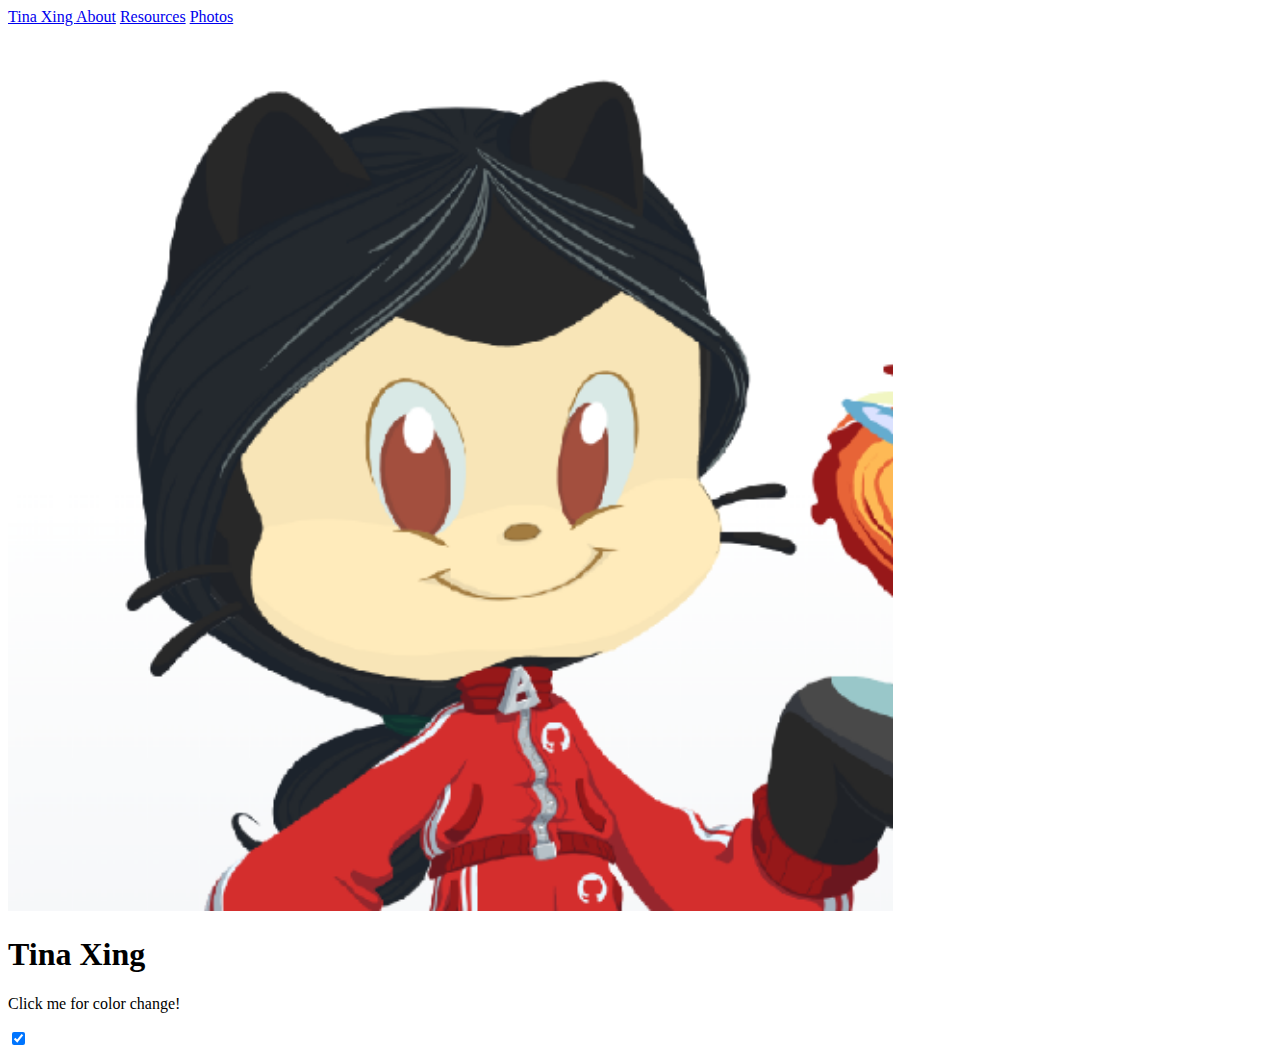
==== photos.html @ 41e7c4bc "Rename photos (1).html to photos.html" ====
<!DOCTYPE html>
<html>

<head>
  <meta charset="utf-8">
  <meta name="viewport" content="width=device-width">
  <title>replit</title>
  <link href="style.css" rel="stylesheet" type="text/css" />


<!-- fonts -->
  <link rel="preconnect" href="https://fonts.googleapis.com">
<link rel="preconnect" href="https://fonts.gstatic.com" crossorigin>
<link href="https://fonts.googleapis.com/css2?family=Righteous&display=swap" rel="stylesheet"> 

<link rel="preconnect" href="https://fonts.googleapis.com">
<link rel="preconnect" href="https://fonts.gstatic.com" crossorigin>
<link href="https://fonts.googleapis.com/css2?family=Outfit&display=swap" rel="stylesheet">

  
</head>
<body>
    <div>   
  <a class="topbuttons" href="index.html">Tina Xing </a>
  <a class="topbuttons" href="index.html#about">About</a> 
  <a class="topbuttons" href="index.html#resources" > Resources</a>
  <a class="topbuttons" href="photos.html" > Photos</a></div>
<!-- <a class="topbuttons" href="contact.html" > Contact</a> -->
</div>
  <div class="col1">
      <a href="index.html"><img class= "pfp" src= "pfp.png" height=70% width=70% > </a>
    <h1 class="name">
      Tina Xing
    </h1>
    <p class="smalltext"> Click me for color change! </p>
    <label class="switch">
  <input type="checkbox" onclick="checkbox()" checked>
  <span class="slider round"></span>
</label>
 </div>
 



  <div class="col2 light-col2">
  </div>
    <script src="script.js"></script>
</body>
</html>
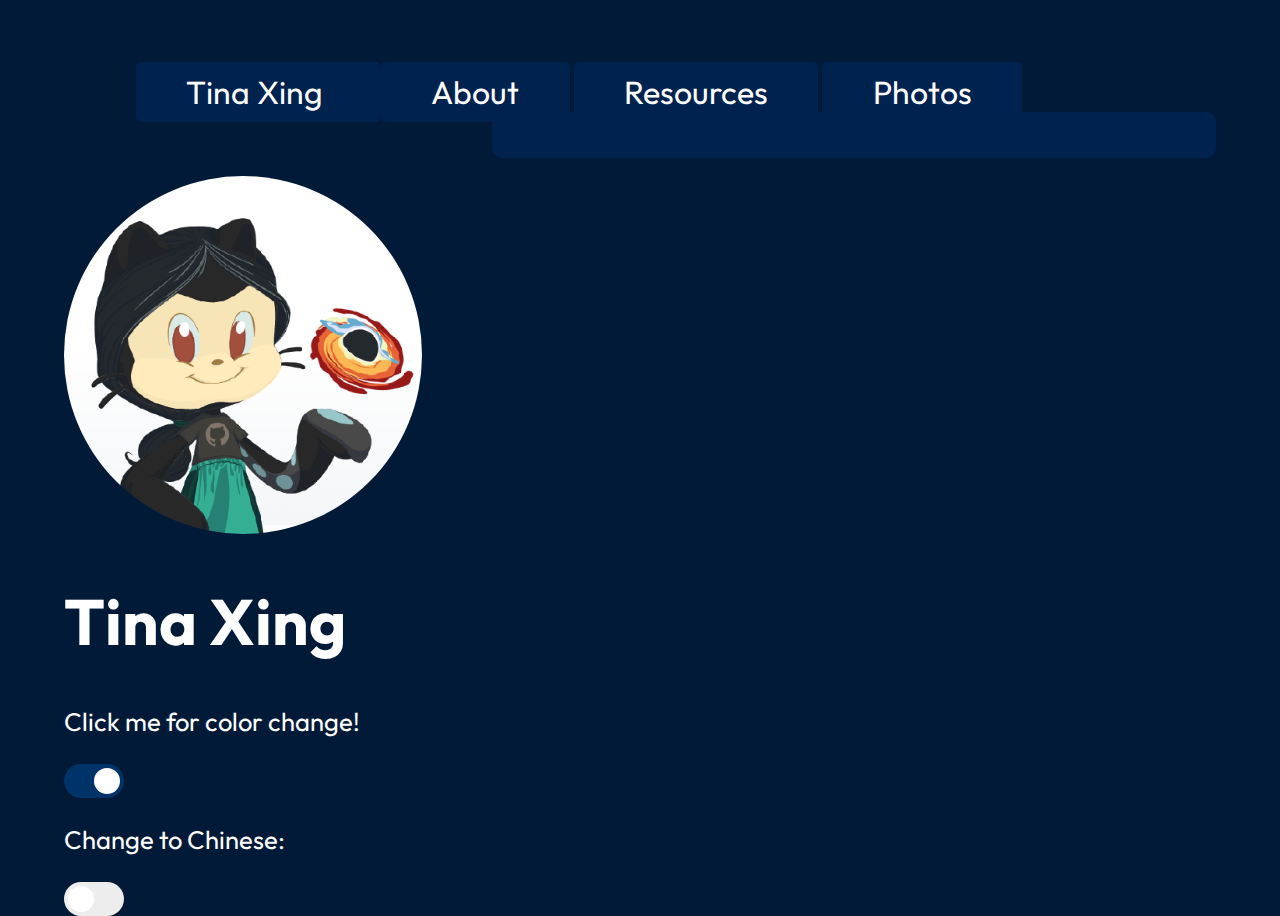
==== commit 6a108f5d: "Update photos.html" ====
--- a/photos.html
+++ b/photos.html
@@ -6,6 +6,8 @@
   <meta name="viewport" content="width=device-width">
   <title>replit</title>
   <link href="style.css" rel="stylesheet" type="text/css" />
+    <script src="https://ajax.googleapis.com/ajax/libs/jquery/3.6.0/jquery.min.js"></script>
+
 
 
 <!-- fonts -->
@@ -20,25 +22,45 @@
   
 </head>
 <body>
-    <div>   
-  <a class="topbuttons" href="index.html">Tina Xing </a>
-  <a class="topbuttons" href="index.html#about">About</a> 
-  <a class="topbuttons" href="index.html#resources" > Resources</a>
-  <a class="topbuttons" href="photos.html" > Photos</a></div>
+
+ <div>   
+  <a lang = "eng" class="topbuttons" href="index.html">Tina Xing </a>
+  <a lang = "eng" class="topbuttons" href="index.html#about">About</a> 
+  <a lang = "eng" class="topbuttons" href="index.html#resources" > Resources</a>
+  <a lang = "eng" class="topbuttons" href="photos.html" > Photos</a></div>
+
+    <a lang = "ch" class="topbuttons" href="index.html">Tina Xing </a>
+  <a lang = "ch" class="topbuttons" href="index.html#about">介绍</a> 
+  <a lang = "ch" class="topbuttons" href="index.html#resources" > 资料</a>
+  <a lang = "ch" class="topbuttons" href="photos.html" > 相片</a></div>
 <!-- <a class="topbuttons" href="contact.html" > Contact</a> -->
 </div>
   <div class="col1">
       <a href="index.html"><img class= "pfp" src= "pfp.png" height=70% width=70% > </a>
-    <h1 class="name">
+    <h1 lang="eng" class="name">
       Tina Xing
     </h1>
-    <p class="smalltext"> Click me for color change! </p>
+    <h1 lang="ch" class="name">
+      邢淑馨
+    </h1>
+    <p lang="eng" class="smalltext"> Click me for color change! </p>
+    
+    <p lang="ch" class="smalltext"> 点击我，进入灯光/黑暗模式。 </p>
+    
     <label class="switch">
   <input type="checkbox" onclick="checkbox()" checked>
+  <span class="slider round"></span></label>
+    <p lang="eng" class="smalltext"> Change to Chinese: </p>
+      <p lang="ch" class="smalltext"> 换回中文/英文。</p>
+</label>
+        <label class="switch">
+  <input type="checkbox" onclick="chinese()" unchecked>
   <span class="slider round"></span>
 </label>
  </div>
  
+
+
 
 
 
--- a/style.css
+++ b/style.css
@@ -0,0 +1,164 @@
+body{
+  background-color: #001A38;
+  padding-left: 10%;
+    padding-right: 10%;
+    padding-top: 5%;
+}
+
+.light{
+  background-color: white;
+}
+.light h1{
+  color: black
+}
+
+.light .h2{
+  color: black;
+}
+
+.light p{
+  color: black;
+}
+
+.light .col2{
+  background-color: #ededed;
+  border-color: #ededed;
+}
+
+.light .topbuttons{
+  background-color: #ededed;
+  color: black;
+}
+
+.light .titles{
+  color: black;
+}
+
+.topbuttons{
+  width: 20%;
+  padding: 1% 5% 1% 5%;
+  border-radius: 5px;
+  text-decoration: none;
+  background-color: #00224E;
+  position: sticky;
+  top: 0;
+  font-size: 2.5vw;
+  color: white;
+  font-family: 'Outfit', sans-serif;
+  z-index: 2;
+}
+
+.topbuttons:hover{
+    color: black;
+  background-color: white;
+}
+
+.col1{
+  width: 40%;
+  float: left;
+  padding-top: 5%;
+  position: absolute;
+  left: 5%;
+}
+
+.pfp{
+  object-fit:cover;
+  border-radius:50%;
+  /* filter: grayscale(80%); */
+}
+
+.name{
+  color: white;
+  font-size: 5vw;
+  font-family: 'Outfit', sans-serif;
+}
+
+.col2{
+  width: 55%;
+  float: right;
+  position: absolute;
+  right: 5%;
+  background-color: #00224E;
+  border-color: #00224E;
+  border-radius: 10px;
+  border-style: solid;
+  border-width: 10px;
+  padding-top: 2%;
+  
+}
+
+
+.titles{
+  color: white;
+  font-size: 4vw;
+  font-family: 'Righteous', cursive;
+  font-weight: light;
+}
+
+.smalltext{
+  color: white;
+  font-size: 2vw;
+  font-family: 'Outfit', sans-serif;
+}
+
+
+
+.switch {
+  position: relative;
+  display: inline-block;
+  width: 60px;
+  height: 34px;
+}
+
+.switch input {
+  opacity: 0;
+  width: 0;
+  height: 0;
+}
+
+.slider {
+  position: absolute;
+  cursor: pointer;
+  top: 0;
+  left: 0;
+  right: 0;
+  bottom: 0;
+  background-color: #ededed;
+  -webkit-transition: .4s;
+  transition: .4s;
+}
+
+.slider:before {
+  position: absolute;
+  content: "";
+  height: 26px;
+  width: 26px;
+  left: 4px;
+  bottom: 4px;
+  background-color: white;
+  -webkit-transition: .4s;
+  transition: .4s;
+}
+
+input:checked + .slider {
+  background-color: #003367;
+}
+
+input:focus + .slider {
+  box-shadow: 0 0 1px #003367;
+}
+
+input:checked + .slider:before {
+  -webkit-transform: translateX(26px);
+  -ms-transform: translateX(26px);
+  transform: translateX(26px);
+}
+
+
+.slider.round {
+  border-radius: 34px;
+}
+
+.slider.round:before {
+  border-radius: 50%;
+}
